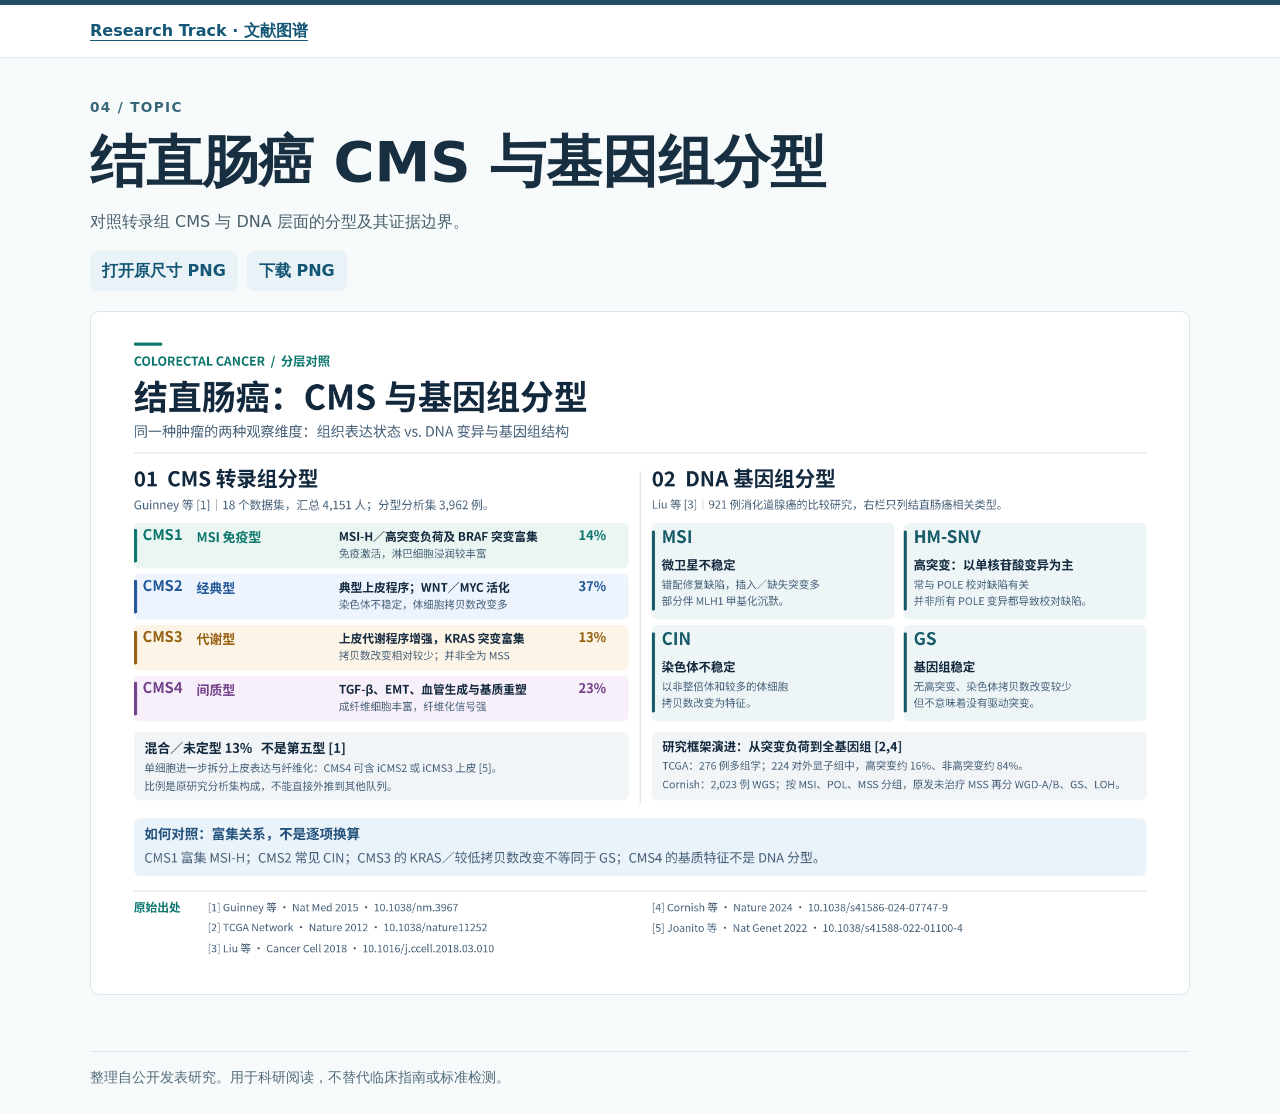
==== crc-cms/index.html @ 5511072b "Publish four gastrointestinal cancer literature atlases and index" ====
<!doctype html><html lang="zh-CN"><head><meta charset="utf-8"><meta name="viewport" content="width=device-width,initial-scale=1"><title>结直肠癌 CMS 与基因组分型</title><meta name="description" content="消化道肿瘤公开研究文献图谱"><link rel="stylesheet" href="../assets/site.css"></head><body><header><nav><a href="../index.html">Research Track · 文献图谱</a></nav></header><main><span class="eyebrow">04 / TOPIC</span><h1>结直肠癌 CMS 与基因组分型</h1><p>对照转录组 CMS 与 DNA 层面的分型及其证据边界。</p><div class="buttons"><a class="btn " href="figure.png" >打开原尺寸 PNG</a><a class="btn " href="figure.png" download="crc-cms.png">下载 PNG</a></div><figure class="figure"><a href="figure.png"><img src="figure.png" alt="结直肠癌 CMS 与基因组分型完整图谱，点击打开原尺寸"></a></figure></main><footer>整理自公开发表研究。用于科研阅读，不替代临床指南或标准检测。</footer></body></html>
---- assets/site.css ----
*{box-sizing:border-box}body{margin:0;background:#f7fafb;color:#172f40;font:16px/1.6 system-ui,'Microsoft YaHei',sans-serif}a{color:#145675;text-underline-offset:4px}a:focus-visible{outline:2px solid #167977;outline-offset:3px}header{border-top:5px solid #234d64;border-bottom:1px solid #dfebef;background:white}nav,main,footer{width:min(1100px,calc(100% - 36px));margin:auto}nav{padding:13px 0;font-weight:750}main{padding:36px 0}h1{font-size:clamp(2rem,5vw,3.5rem);line-height:1.15;margin:.2em 0 .25em}h2{line-height:1.25;margin:.4em 0}.eyebrow{font-size:.85rem;color:#38677a;letter-spacing:.10em;font-weight:750}p{color:#475e6b;margin:0 0 17px}.grid{display:grid;grid-template-columns:repeat(2,minmax(0,1fr));gap:18px;margin-top:24px}.card{background:#fff;border:1px solid #dce8ed;border-radius:14px;overflow:hidden}.pad{padding:16px 22px 21px}.thumb{display:block;padding:8px;background:#ecf3f6}.thumb img{width:100%;height:155px;object-fit:contain;display:block;background:#fff}.buttons{display:flex;flex-wrap:wrap;gap:9px}.btn{display:inline-block;text-decoration:none;font-weight:680;background:#e9f2f7;padding:7px 12px;border-radius:7px}.primary{color:white;background:#215970}.btn:hover{text-decoration:underline}.figure{margin:20px 0;background:white;border:1px solid #dbe7ed;border-radius:9px;padding:10px}.figure img{display:block;width:100%;height:auto}footer{padding:14px 0 25px;font-size:.88rem;color:#526b79;border-top:1px solid #dce8ec}@media(max-width:660px){.grid{grid-template-columns:1fr}main{padding-top:25px}}
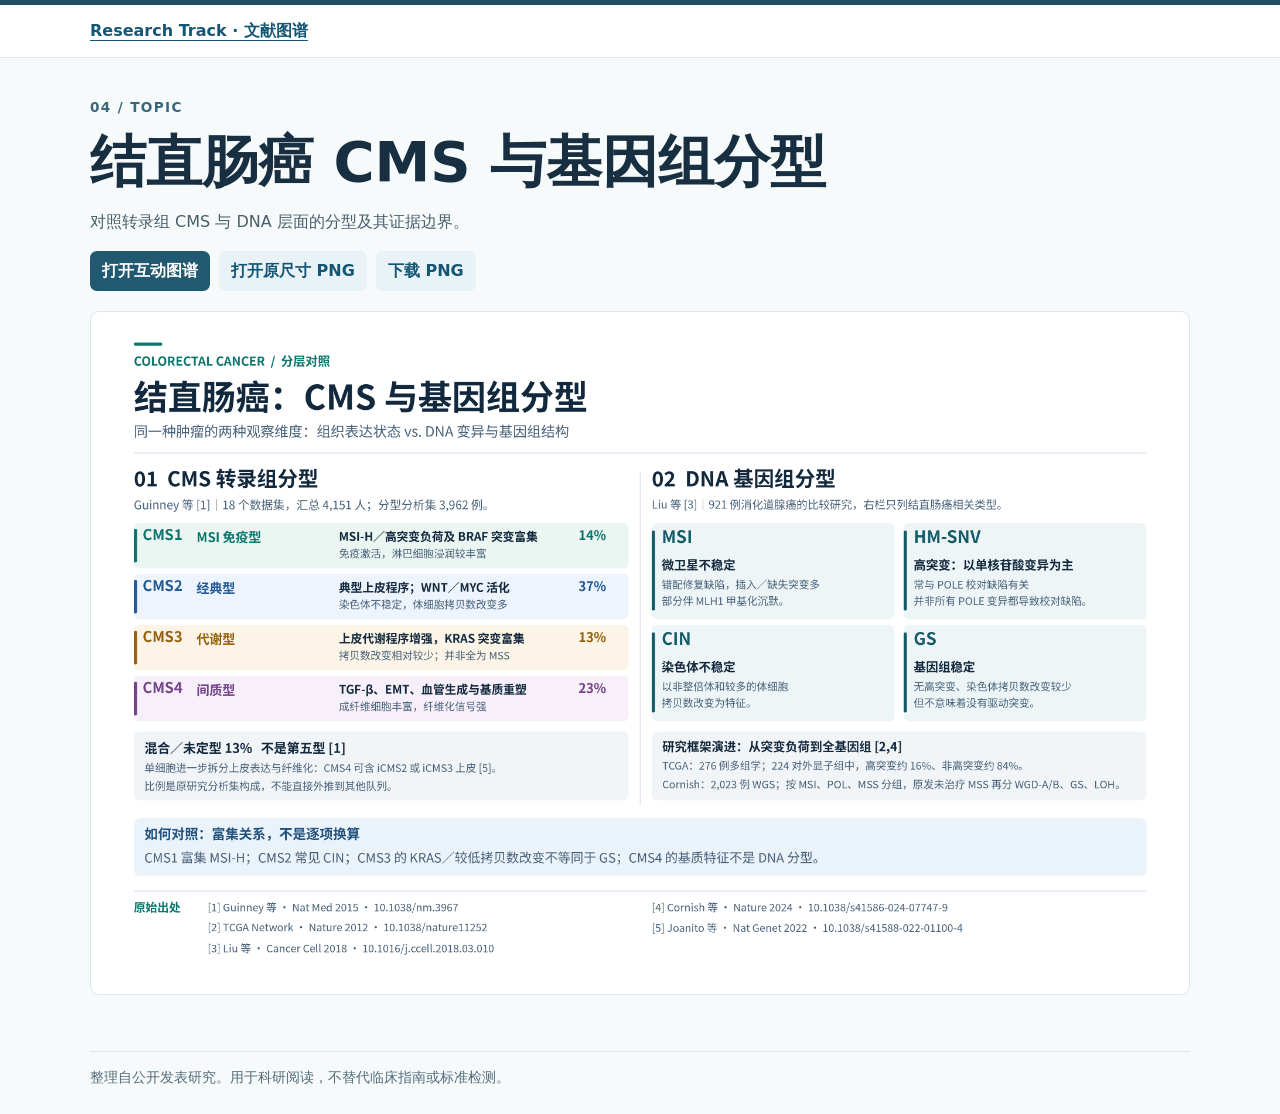
==== commit c29fdb7b: "Add interactive SCCE timeline and colorectal CMS comparison" ====
--- a/crc-cms/index.html
+++ b/crc-cms/index.html
@@ -1 +1 @@
-<!doctype html><html lang="zh-CN"><head><meta charset="utf-8"><meta name="viewport" content="width=device-width,initial-scale=1"><title>结直肠癌 CMS 与基因组分型</title><meta name="description" content="消化道肿瘤公开研究文献图谱"><link rel="stylesheet" href="../assets/site.css"></head><body><header><nav><a href="../index.html">Research Track · 文献图谱</a></nav></header><main><span class="eyebrow">04 / TOPIC</span><h1>结直肠癌 CMS 与基因组分型</h1><p>对照转录组 CMS 与 DNA 层面的分型及其证据边界。</p><div class="buttons"><a class="btn " href="figure.png" >打开原尺寸 PNG</a><a class="btn " href="figure.png" download="crc-cms.png">下载 PNG</a></div><figure class="figure"><a href="figure.png"><img src="figure.png" alt="结直肠癌 CMS 与基因组分型完整图谱，点击打开原尺寸"></a></figure></main><footer>整理自公开发表研究。用于科研阅读，不替代临床指南或标准检测。</footer></body></html>+<!doctype html><html lang="zh-CN"><head><meta charset="utf-8"><meta name="viewport" content="width=device-width,initial-scale=1"><title>结直肠癌 CMS 与基因组分型</title><meta name="description" content="消化道肿瘤公开研究文献图谱"><link rel="stylesheet" href="../assets/site.css"></head><body><header><nav><a href="../index.html">Research Track · 文献图谱</a></nav></header><main><span class="eyebrow">04 / TOPIC</span><h1>结直肠癌 CMS 与基因组分型</h1><p>对照转录组 CMS 与 DNA 层面的分型及其证据边界。</p><div class="buttons"><a class="btn primary" href="interactive.html">打开互动图谱</a><a class="btn " href="figure.png" >打开原尺寸 PNG</a><a class="btn " href="figure.png" download="crc-cms.png">下载 PNG</a></div><figure class="figure"><a href="figure.png"><img src="figure.png" alt="结直肠癌 CMS 与基因组分型完整图谱，点击打开原尺寸"></a></figure></main><footer>整理自公开发表研究。用于科研阅读，不替代临床指南或标准检测。</footer></body></html>
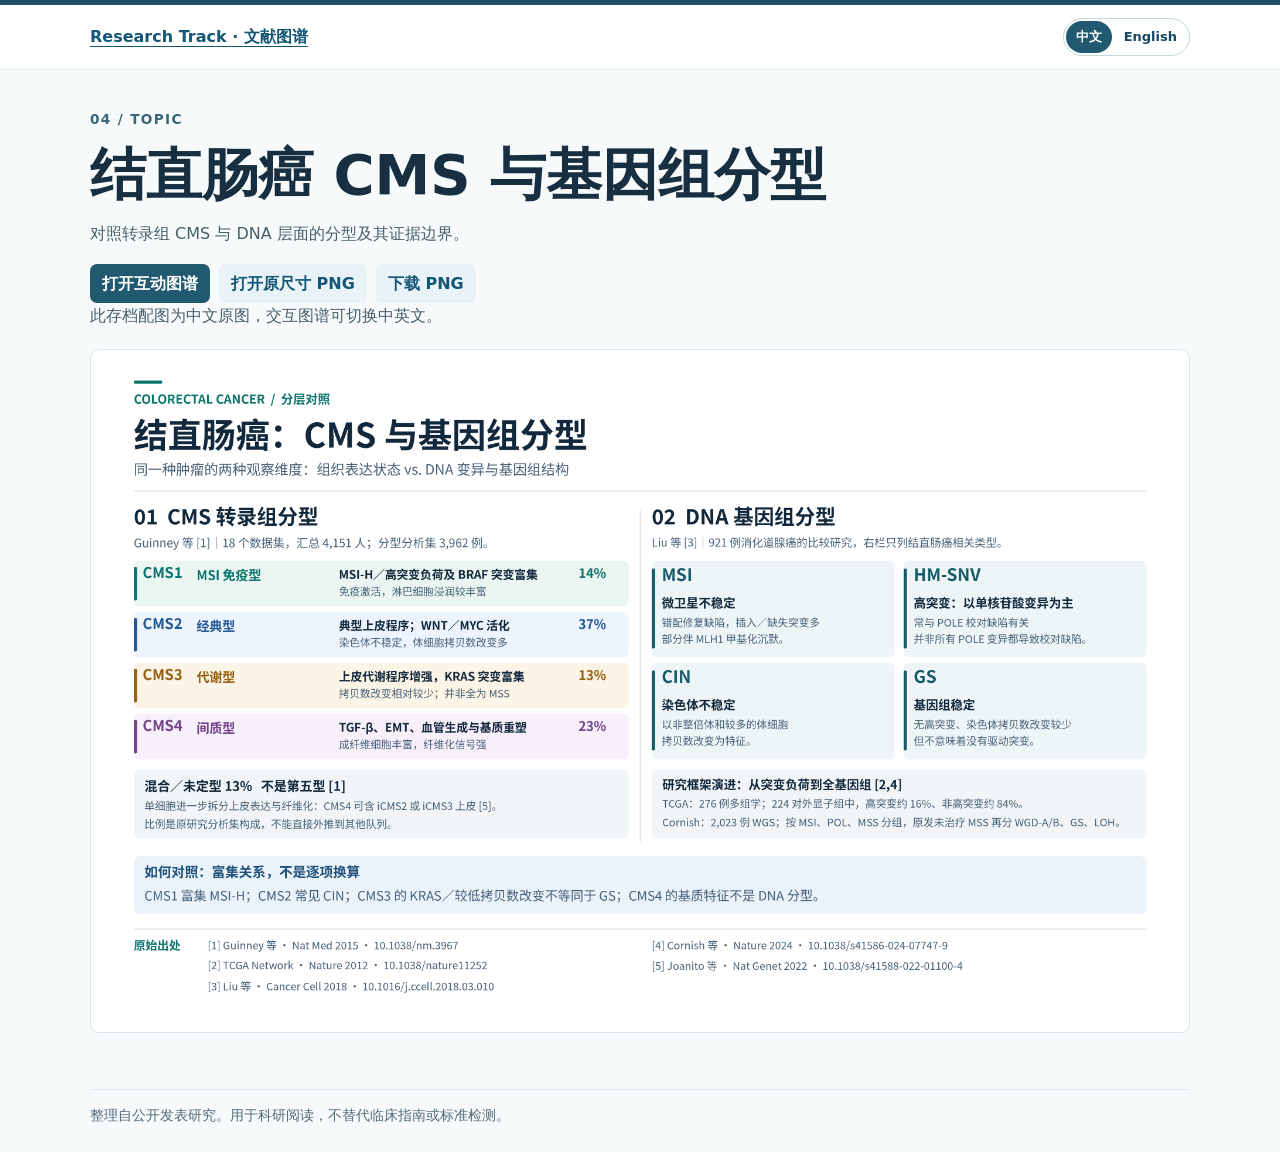
==== commit 8e466f38: "Publish English documentation and bilingual literature maps" ====
--- a/crc-cms/index.html
+++ b/crc-cms/index.html
@@ -1 +1 @@
-<!doctype html><html lang="zh-CN"><head><meta charset="utf-8"><meta name="viewport" content="width=device-width,initial-scale=1"><title>结直肠癌 CMS 与基因组分型</title><meta name="description" content="消化道肿瘤公开研究文献图谱"><link rel="stylesheet" href="../assets/site.css"></head><body><header><nav><a href="../index.html">Research Track · 文献图谱</a></nav></header><main><span class="eyebrow">04 / TOPIC</span><h1>结直肠癌 CMS 与基因组分型</h1><p>对照转录组 CMS 与 DNA 层面的分型及其证据边界。</p><div class="buttons"><a class="btn primary" href="interactive.html">打开互动图谱</a><a class="btn " href="figure.png" >打开原尺寸 PNG</a><a class="btn " href="figure.png" download="crc-cms.png">下载 PNG</a></div><figure class="figure"><a href="figure.png"><img src="figure.png" alt="结直肠癌 CMS 与基因组分型完整图谱，点击打开原尺寸"></a></figure></main><footer>整理自公开发表研究。用于科研阅读，不替代临床指南或标准检测。</footer></body></html>+<!doctype html><html lang="zh-CN"><head><meta charset="utf-8"><meta name="viewport" content="width=device-width,initial-scale=1"><title data-en="Colorectal Cancer CMS and Genomic Subtypes">结直肠癌 CMS 与基因组分型</title><meta name="description" content="消化道肿瘤公开研究文献图谱"><link rel="stylesheet" href="../assets/site.css?v=2"></head><body><header><nav><a href="../index.html" data-en="Research Track · Literature Atlas" data-locale>Research Track · 文献图谱</a></nav></header><main><span class="eyebrow">04 / TOPIC</span><h1 data-en="Colorectal Cancer CMS and Genomic Subtypes">结直肠癌 CMS 与基因组分型</h1><p data-en="Compare transcriptomic CMS with DNA-based classifications and see where the evidence stops.">对照转录组 CMS 与 DNA 层面的分型及其证据边界。</p><div class="buttons"><a class="btn primary" href="interactive.html" data-en="Open interactive map" data-locale>打开互动图谱</a><a class="btn " href="figure.png"  data-en="Open full-size PNG">打开原尺寸 PNG</a><a class="btn " href="figure.png" download="crc-cms.png" data-en="Download PNG">下载 PNG</a></div><p data-en="This archival figure is in Chinese. The interactive map is available in either language.">此存档配图为中文原图，交互图谱可切换中英文。</p><figure class="figure"><a href="figure.png"><img src="figure.png" alt="结直肠癌 CMS 与基因组分型完整图谱，点击打开原尺寸" data-alt-en="Colorectal Cancer CMS and Genomic Subtypes (original Chinese figure; click to open full size)"></a></figure></main><footer data-en="Based on published research. For evidence review, not a substitute for clinical guidelines or standard testing.">整理自公开发表研究。用于科研阅读，不替代临床指南或标准检测。</footer><script src="../assets/language.js?v=1"></script><script src="../assets/project-pages.js?v=1"></script></body></html>
--- a/assets/site.css
+++ b/assets/site.css
@@ -1 +1,2 @@
-*{box-sizing:border-box}body{margin:0;background:#f7fafb;color:#172f40;font:16px/1.6 system-ui,'Microsoft YaHei',sans-serif}a{color:#145675;text-underline-offset:4px}a:focus-visible{outline:2px solid #167977;outline-offset:3px}header{border-top:5px solid #234d64;border-bottom:1px solid #dfebef;background:white}nav,main,footer{width:min(1100px,calc(100% - 36px));margin:auto}nav{padding:13px 0;font-weight:750}main{padding:36px 0}h1{font-size:clamp(2rem,5vw,3.5rem);line-height:1.15;margin:.2em 0 .25em}h2{line-height:1.25;margin:.4em 0}.eyebrow{font-size:.85rem;color:#38677a;letter-spacing:.10em;font-weight:750}p{color:#475e6b;margin:0 0 17px}.grid{display:grid;grid-template-columns:repeat(2,minmax(0,1fr));gap:18px;margin-top:24px}.card{background:#fff;border:1px solid #dce8ed;border-radius:14px;overflow:hidden}.pad{padding:16px 22px 21px}.thumb{display:block;padding:8px;background:#ecf3f6}.thumb img{width:100%;height:155px;object-fit:contain;display:block;background:#fff}.buttons{display:flex;flex-wrap:wrap;gap:9px}.btn{display:inline-block;text-decoration:none;font-weight:680;background:#e9f2f7;padding:7px 12px;border-radius:7px}.primary{color:white;background:#215970}.btn:hover{text-decoration:underline}.figure{margin:20px 0;background:white;border:1px solid #dbe7ed;border-radius:9px;padding:10px}.figure img{display:block;width:100%;height:auto}footer{padding:14px 0 25px;font-size:.88rem;color:#526b79;border-top:1px solid #dce8ec}@media(max-width:660px){.grid{grid-template-columns:1fr}main{padding-top:25px}}+*{box-sizing:border-box}body{margin:0;background:#f7fafb;color:#172f40;font:16px/1.6 system-ui,'Microsoft YaHei',sans-serif}a{color:#145675;text-underline-offset:4px}a:focus-visible{outline:2px solid #167977;outline-offset:3px}header{border-top:5px solid #234d64;border-bottom:1px solid #dfebef;background:white}nav,main,footer{width:min(1100px,calc(100% - 36px));margin:auto}nav{padding:13px 0;font-weight:750}main{padding:36px 0}h1{font-size:clamp(2rem,5vw,3.5rem);line-height:1.15;margin:.2em 0 .25em}h2{line-height:1.25;margin:.4em 0}.eyebrow{font-size:.85rem;color:#38677a;letter-spacing:.10em;font-weight:750}p{color:#475e6b;margin:0 0 17px}.grid{display:grid;grid-template-columns:repeat(2,minmax(0,1fr));gap:18px;margin-top:24px}.card{background:#fff;border:1px solid #dce8ed;border-radius:14px;overflow:hidden}.pad{padding:16px 22px 21px}.thumb{display:block;padding:8px;background:#ecf3f6}.thumb img{width:100%;height:155px;object-fit:contain;display:block;background:#fff}.buttons{display:flex;flex-wrap:wrap;gap:9px}.btn{display:inline-block;text-decoration:none;font-weight:680;background:#e9f2f7;padding:7px 12px;border-radius:7px}.primary{color:white;background:#215970}.btn:hover{text-decoration:underline}.figure{margin:20px 0;background:white;border:1px solid #dbe7ed;border-radius:9px;padding:10px}.figure img{display:block;width:100%;height:auto}footer{padding:14px 0 25px;font-size:.88rem;color:#526b79;border-top:1px solid #dce8ec}@media(max-width:660px){.grid{grid-template-columns:1fr}main{padding-top:25px}}
+nav:has(.rt-language){display:flex;justify-content:space-between;align-items:center;gap:8px;flex-wrap:wrap}
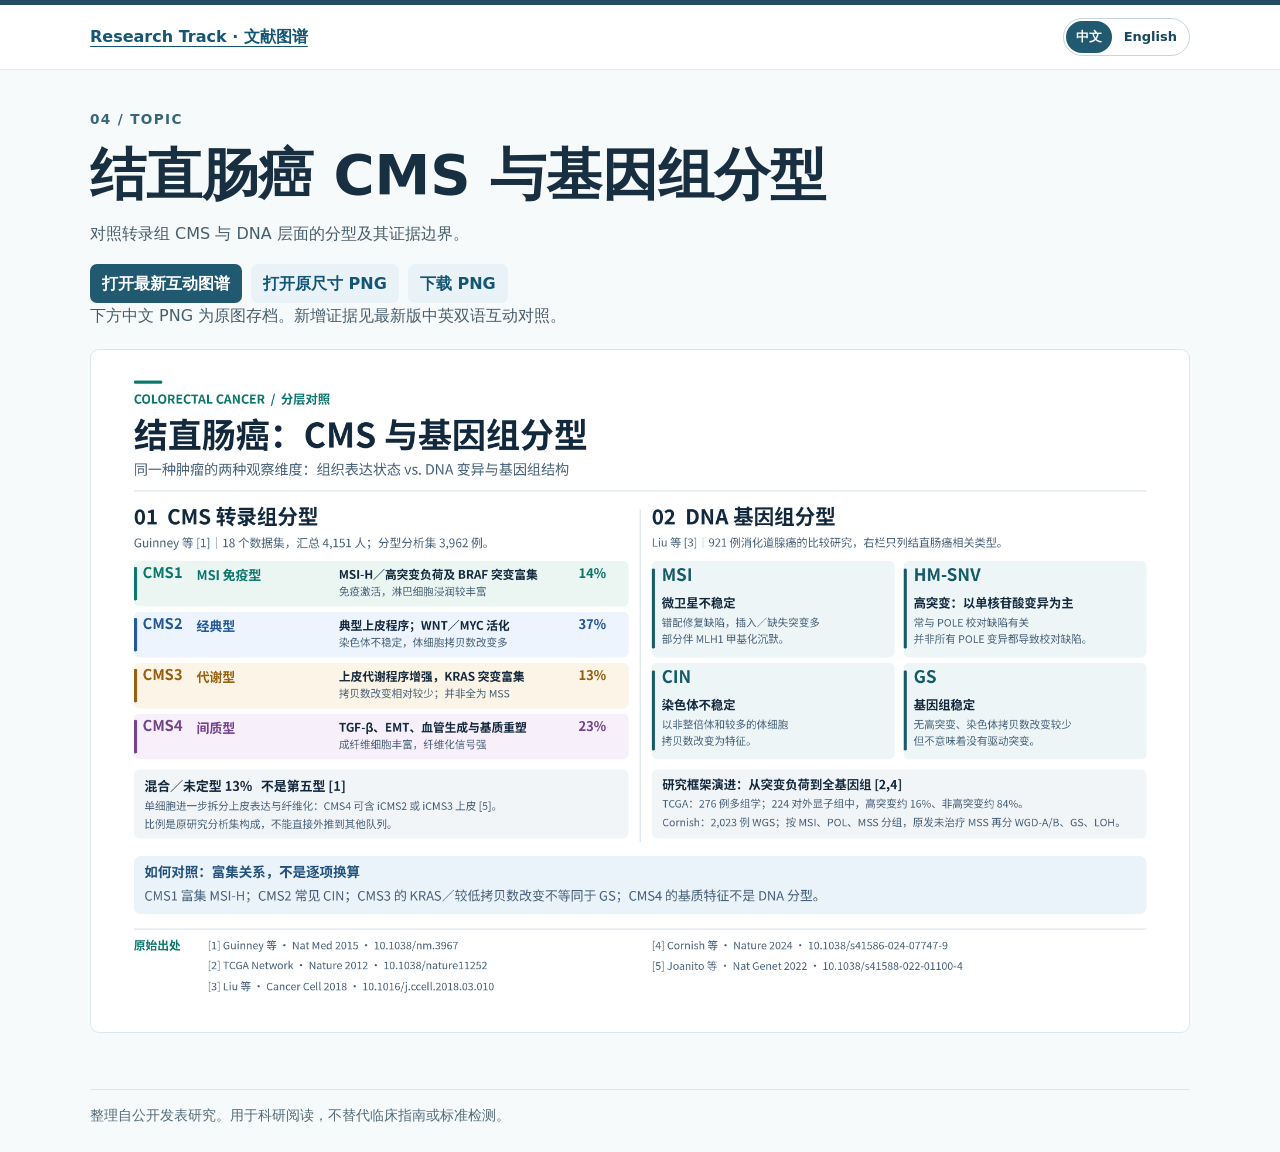
==== commit 3460e995: "Update six bilingual research atlases for November 23, 2026" ====
--- a/crc-cms/index.html
+++ b/crc-cms/index.html
@@ -1 +1,2 @@
-<!doctype html><html lang="zh-CN"><head><meta charset="utf-8"><meta name="viewport" content="width=device-width,initial-scale=1"><title data-en="Colorectal Cancer CMS and Genomic Subtypes">结直肠癌 CMS 与基因组分型</title><meta name="description" content="消化道肿瘤公开研究文献图谱"><link rel="stylesheet" href="../assets/site.css?v=2"></head><body><header><nav><a href="../index.html" data-en="Research Track · Literature Atlas" data-locale>Research Track · 文献图谱</a></nav></header><main><span class="eyebrow">04 / TOPIC</span><h1 data-en="Colorectal Cancer CMS and Genomic Subtypes">结直肠癌 CMS 与基因组分型</h1><p data-en="Compare transcriptomic CMS with DNA-based classifications and see where the evidence stops.">对照转录组 CMS 与 DNA 层面的分型及其证据边界。</p><div class="buttons"><a class="btn primary" href="interactive.html" data-en="Open interactive map" data-locale>打开互动图谱</a><a class="btn " href="figure.png"  data-en="Open full-size PNG">打开原尺寸 PNG</a><a class="btn " href="figure.png" download="crc-cms.png" data-en="Download PNG">下载 PNG</a></div><p data-en="This archival figure is in Chinese. The interactive map is available in either language.">此存档配图为中文原图，交互图谱可切换中英文。</p><figure class="figure"><a href="figure.png"><img src="figure.png" alt="结直肠癌 CMS 与基因组分型完整图谱，点击打开原尺寸" data-alt-en="Colorectal Cancer CMS and Genomic Subtypes (original Chinese figure; click to open full size)"></a></figure></main><footer data-en="Based on published research. For evidence review, not a substitute for clinical guidelines or standard testing.">整理自公开发表研究。用于科研阅读，不替代临床指南或标准检测。</footer><script src="../assets/language.js?v=1"></script><script src="../assets/project-pages.js?v=1"></script></body></html>
+<!doctype html><html lang="zh-CN"><head><meta charset="utf-8"><meta name="viewport" content="width=device-width,initial-scale=1"><title data-en="Colorectal Cancer CMS and Genomic Subtypes">结直肠癌 CMS 与基因组分型</title><meta name="description" content="消化道肿瘤公开研究文献图谱"><link rel="stylesheet" href="../assets/site.css?v=2"></head><body><header><nav><a href="../index.html" data-en="Research Track · Literature Atlas" data-locale>Research Track · 文献图谱</a></nav></header><main><span class="eyebrow">04 / TOPIC</span><h1 data-en="Colorectal Cancer CMS and Genomic Subtypes">结直肠癌 CMS 与基因组分型</h1><p data-en="Compare transcriptomic CMS with DNA-based classifications and see where the evidence stops.">对照转录组 CMS 与 DNA 层面的分型及其证据边界。</p><div class="buttons"><a class="btn primary" href="interactive.html" data-en="Open current interactive map" data-locale>打开最新互动图谱</a><a class="btn " href="figure.png"  data-en="Open full-size PNG">打开原尺寸 PNG</a><a class="btn " href="figure.png" download="crc-cms.png" data-en="Download PNG">下载 PNG</a></div><p data-en="The Chinese PNG is an archive. The current bilingual interactive comparison includes the evidence additions.">下方中文 PNG 为原图存档。新增证据见最新版中英双语互动对照。</p><figure class="figure"><a href="figure.png"><img src="figure.png" alt="结直肠癌 CMS 与基因组分型完整图谱，点击打开原尺寸" data-alt-en="Colorectal Cancer CMS and Genomic Subtypes (original Chinese figure; click to open full size)"></a></figure></main><footer data-en="Based on published research. For evidence review, not a substitute for clinical guidelines or standard testing.">整理自公开发表研究。用于科研阅读，不替代临床指南或标准检测。</footer><script src="../assets/language.js?v=1"></script><script src="../assets/project-pages.js?v=1"></script></body></html>
+
